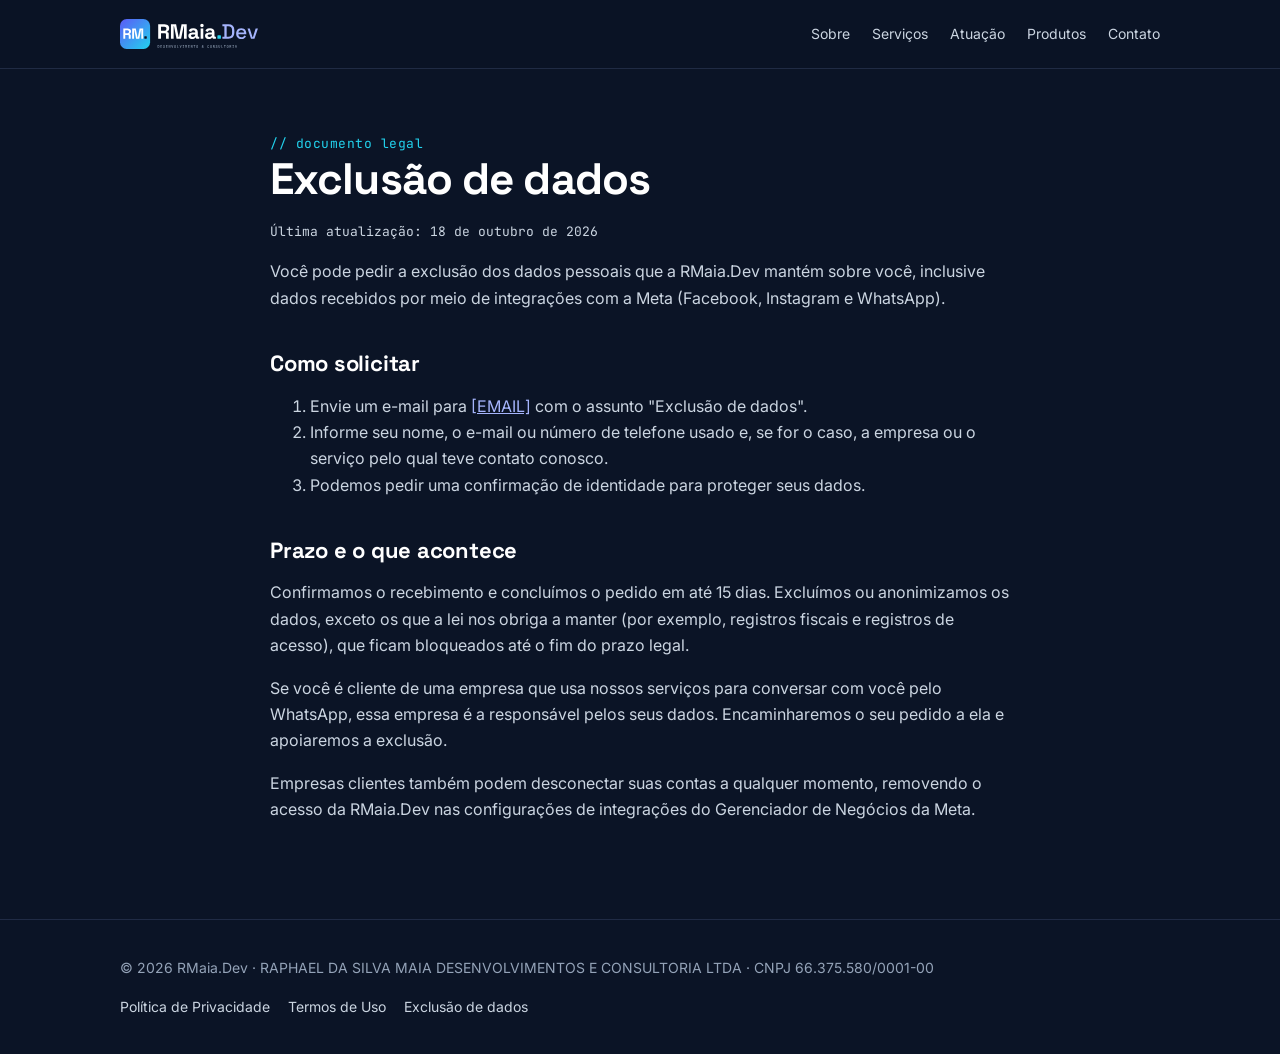
==== exclusao-de-dados.html @ 00ecafc2 "Site público da RMaia.Dev Páginas estáticas: início, Política de Privacidade, Termos de Uso e Exclus" ====
<!doctype html>
<html lang="pt-BR">
<head>
<meta charset="utf-8">
<meta name="viewport" content="width=device-width, initial-scale=1">
<title>Exclusão de dados | RMaia.Dev</title>
<meta name="description" content="Como solicitar a exclusão dos seus dados pessoais na RMaia.Dev.">
<link rel="icon" href="favicon.ico" sizes="any">
<link rel="icon" href="favicon.svg" type="image/svg+xml">
<link rel="apple-touch-icon" href="apple-touch-icon.png">
<meta name="theme-color" content="#0B1426">
<link rel="preconnect" href="https://fonts.googleapis.com">
<link rel="preconnect" href="https://fonts.gstatic.com" crossorigin>
<link href="https://fonts.googleapis.com/css2?family=Space+Grotesk:wght@400;500;700&family=Inter:wght@400;500;600&family=JetBrains+Mono:wght@400;500&display=swap" rel="stylesheet">
<link rel="stylesheet" href="assets/style.css">
</head>
<body>
<header class="topo"><div class="wrap">
  <a class="logo" href="index.html"><img src="assets/logo-horizontal-escuro.svg" alt="RMaia.Dev" width="139" height="30"></a>
  <nav class="menu">
    <a href="index.html#sobre">Sobre</a><a href="index.html#servicos">Serviços</a><a href="index.html#atuacao">Atuação</a><a href="index.html#produtos">Produtos</a><a href="index.html#contato">Contato</a>
  </nav>
</div></header>
<main>

<div class="legal"><div class="wrap">
<div class="selo">// documento legal</div>
<h1>Exclusão de dados</h1>
<p class="atualizado">Última atualização: 18 de outubro de 2026</p>
<p>Você pode pedir a exclusão dos dados pessoais que a RMaia.Dev mantém sobre você, inclusive dados recebidos por meio de integrações com a Meta (Facebook, Instagram e WhatsApp).</p>
<h2>Como solicitar</h2>
<ol>
<li>Envie um e-mail para <a href="mailto:[EMAIL]?subject=Exclus%C3%A3o%20de%20dados">[EMAIL]</a> com o assunto "Exclusão de dados".</li>
<li>Informe seu nome, o e-mail ou número de telefone usado e, se for o caso, a empresa ou o serviço pelo qual teve contato conosco.</li>
<li>Podemos pedir uma confirmação de identidade para proteger seus dados.</li>
</ol>
<h2>Prazo e o que acontece</h2>
<p>Confirmamos o recebimento e concluímos o pedido em até 15 dias. Excluímos ou anonimizamos os dados, exceto os que a lei nos obriga a manter (por exemplo, registros fiscais e registros de acesso), que ficam bloqueados até o fim do prazo legal.</p>
<p>Se você é cliente de uma empresa que usa nossos serviços para conversar com você pelo WhatsApp, essa empresa é a responsável pelos seus dados. Encaminharemos o seu pedido a ela e apoiaremos a exclusão.</p>
<p>Empresas clientes também podem desconectar suas contas a qualquer momento, removendo o acesso da RMaia.Dev nas configurações de integrações do Gerenciador de Negócios da Meta.</p>
</div></div>

</main>
<footer class="rodape"><div class="wrap">
  <div>© 2026 RMaia.Dev · RAPHAEL DA SILVA MAIA DESENVOLVIMENTOS E CONSULTORIA LTDA · CNPJ 66.375.580/0001-00</div>
  <nav>
    <a href="privacidade.html">Política de Privacidade</a>
    <a href="termos.html">Termos de Uso</a>
    <a href="exclusao-de-dados.html">Exclusão de dados</a>
  </nav>
</div></footer>
</body>
</html>
---- assets/style.css ----
:root {
  --rm-noite: #0B1426;
  --rm-indigo: #5B5BF6;
  --rm-ciano: #22D3EE;
  --rm-lavanda: #A5B4FC;
  --rm-ardosia: #94A3B8;
  --rm-branco: #FFFFFF;
  --rm-superficie: #0F1B33;
  --rm-borda: rgba(165, 180, 252, 0.14);
  --rm-gradiente: linear-gradient(135deg, #5B5BF6 0%, #22D3EE 100%);
  --rm-fonte-titulo: "Space Grotesk", system-ui, sans-serif;
  --rm-fonte-texto: "Inter", system-ui, sans-serif;
  --rm-fonte-codigo: "JetBrains Mono", ui-monospace, monospace;
}

* { box-sizing: border-box; }
html { scroll-behavior: smooth; }
body {
  margin: 0;
  background: var(--rm-noite);
  color: #E2E8F0;
  font: 16px/1.65 var(--rm-fonte-texto);
  -webkit-font-smoothing: antialiased;
}
a { color: var(--rm-lavanda); }
a:hover { color: var(--rm-ciano); }
img { max-width: 100%; display: block; }

.wrap { max-width: 1080px; margin: 0 auto; padding: 0 20px; }

/* Cabeçalho */
header.topo {
  position: sticky; top: 0; z-index: 10;
  background: rgba(11, 20, 38, 0.88);
  backdrop-filter: blur(10px);
  border-bottom: 1px solid var(--rm-borda);
}
header.topo .wrap { display: flex; align-items: center; justify-content: space-between; height: 68px; gap: 16px; }
header.topo .logo img { height: 30px; width: auto; }
nav.menu { display: flex; gap: 22px; font-size: 14px; }
nav.menu a { color: #CBD5E1; text-decoration: none; }
nav.menu a:hover { color: var(--rm-ciano); }
@media (max-width: 720px) { nav.menu { display: none; } }

/* Hero */
.hero { padding: 96px 0 72px; position: relative; overflow: hidden; }
.hero::before {
  content: ""; position: absolute; inset: -40% -20% auto auto; width: 620px; height: 620px;
  background: radial-gradient(circle, rgba(91, 91, 246, 0.28), transparent 65%);
  pointer-events: none;
}
.selo { font-family: var(--rm-fonte-codigo); font-size: 13px; color: var(--rm-ciano); letter-spacing: 0.04em; }
h1, h2, h3 { font-family: var(--rm-fonte-titulo); color: var(--rm-branco); line-height: 1.15; margin: 0 0 16px; }
h1 { font-size: clamp(36px, 6vw, 60px); font-weight: 700; letter-spacing: -0.02em; max-width: 14ch; }
h1 .ponto, .ponto { color: var(--rm-ciano); }
h2 { font-size: clamp(26px, 4vw, 36px); font-weight: 700; letter-spacing: -0.01em; }
h3 { font-size: 19px; font-weight: 500; }
.lead { font-size: 19px; color: #CBD5E1; max-width: 60ch; }
.botoes { display: flex; flex-wrap: wrap; gap: 12px; margin-top: 32px; }
.btn {
  display: inline-block; padding: 12px 22px; border-radius: 999px; font-weight: 600; font-size: 15px;
  text-decoration: none; color: var(--rm-branco); background: var(--rm-indigo);
}
.btn:hover { color: var(--rm-branco); filter: brightness(1.12); }
.btn.sec { background: transparent; border: 1px solid var(--rm-borda); color: #E2E8F0; }

/* Seções */
section { padding: 72px 0; border-top: 1px solid var(--rm-borda); }
.grade { display: grid; grid-template-columns: repeat(auto-fit, minmax(240px, 1fr)); gap: 18px; margin-top: 28px; }
.card {
  background: var(--rm-superficie); border: 1px solid var(--rm-borda); border-radius: 16px; padding: 24px;
}
.card p { margin: 0; color: #CBD5E1; font-size: 15px; }
.card .num { font-family: var(--rm-fonte-codigo); color: var(--rm-ciano); font-size: 13px; display: block; margin-bottom: 10px; }
.destaque { border-image: var(--rm-gradiente) 1; border-left: 3px solid; padding-left: 18px; }
ul.lista { padding-left: 20px; }
ul.lista li { margin: 6px 0; }
dl.dados { display: grid; grid-template-columns: max-content 1fr; gap: 8px 20px; margin: 24px 0 0; }
dl.dados dt { color: var(--rm-ardosia); font-size: 14px; }
dl.dados dd { margin: 0; }
@media (max-width: 560px) { dl.dados { grid-template-columns: 1fr; } dl.dados dd { margin-bottom: 10px; } }

/* Páginas legais */
.legal { padding: 64px 0 80px; }
.legal .wrap { max-width: 780px; }
.legal h1 { font-size: clamp(30px, 5vw, 44px); max-width: none; }
.legal h2 { font-size: 22px; margin-top: 40px; }
.legal p, .legal li { color: #CBD5E1; }
.atualizado { font-family: var(--rm-fonte-codigo); font-size: 13px; color: var(--rm-ardosia); }

/* Rodapé */
footer.rodape { border-top: 1px solid var(--rm-borda); padding: 36px 0; font-size: 14px; color: var(--rm-ardosia); }
footer.rodape .wrap { display: flex; flex-wrap: wrap; justify-content: space-between; gap: 16px; }
footer.rodape nav { display: flex; flex-wrap: wrap; gap: 18px; }
footer.rodape a { color: #CBD5E1; text-decoration: none; }
footer.rodape a:hover { color: var(--rm-ciano); }
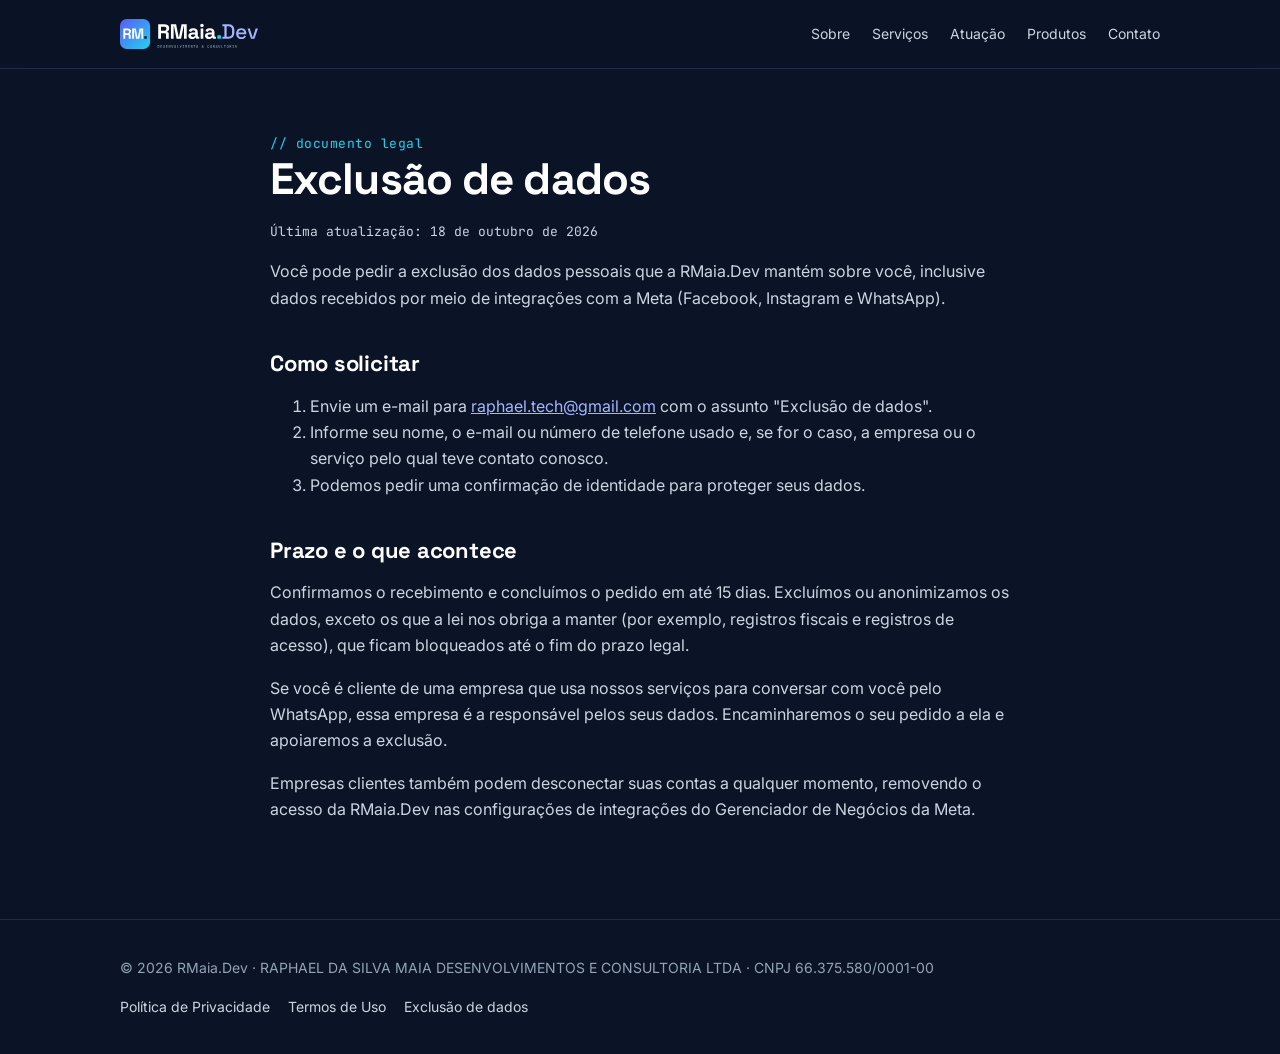
==== commit 797bd97c: "Dados de contato: e-mail e telefone Claude-Session: https://claude.ai/code/session_017C3seZbgT7Mochm" ====
--- a/exclusao-de-dados.html
+++ b/exclusao-de-dados.html
@@ -30,7 +30,7 @@
 <p>Você pode pedir a exclusão dos dados pessoais que a RMaia.Dev mantém sobre você, inclusive dados recebidos por meio de integrações com a Meta (Facebook, Instagram e WhatsApp).</p>
 <h2>Como solicitar</h2>
 <ol>
-<li>Envie um e-mail para <a href="mailto:[EMAIL]?subject=Exclus%C3%A3o%20de%20dados">[EMAIL]</a> com o assunto "Exclusão de dados".</li>
+<li>Envie um e-mail para <a href="mailto:raphael.tech@gmail.com?subject=Exclus%C3%A3o%20de%20dados">raphael.tech@gmail.com</a> com o assunto "Exclusão de dados".</li>
 <li>Informe seu nome, o e-mail ou número de telefone usado e, se for o caso, a empresa ou o serviço pelo qual teve contato conosco.</li>
 <li>Podemos pedir uma confirmação de identidade para proteger seus dados.</li>
 </ol>
